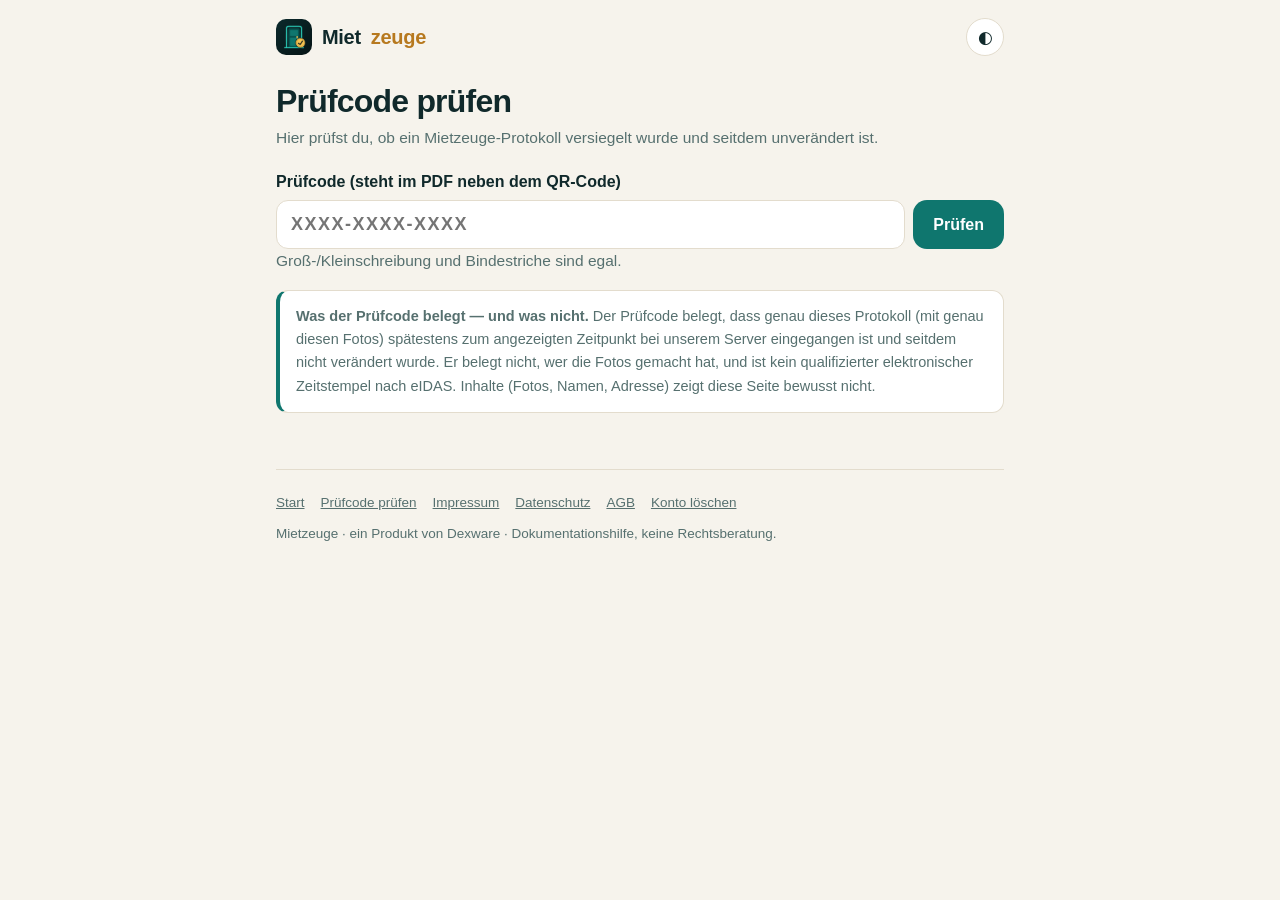
==== verify/index.html @ 50dfbcc7 "Mietzeuge Website (Landing, Prüfseite, Rechtstexte)" ====
<!DOCTYPE html>
<html lang="de">
<head>
  <meta charset="utf-8" />
  <meta name="viewport" content="width=device-width, initial-scale=1" />
  <title>Prüfcode prüfen — Mietzeuge</title>
  <meta name="description" content="Mietzeuge-Prüfcode prüfen: Ist das Übergabeprotokoll versiegelt und unverändert?" />
  <meta name="robots" content="noindex" />
  <meta name="theme-color" content="#061416" />
  <link rel="icon" type="image/png" href="/favicon.png" />
  <link rel="apple-touch-icon" href="/img/apple-touch-icon.png" />
  <link rel="canonical" href="https://mietzeuge.dexware.app/verify/" />
  <link rel="stylesheet" href="../site.css" />
  <script>(function(){try{var t=localStorage.getItem('mz-theme');if(t==='light'||t==='dark')document.documentElement.setAttribute('data-theme',t);}catch(e){}})();</script>
  <style>.vf label{display:block;font-weight:800;margin:18px 0 6px}.vrow{display:flex;gap:8px}.vrow input{flex:1;min-width:0}
.res{border-radius:16px;padding:18px;margin:18px 0;border:1.5px solid var(--border);background:var(--surface);box-shadow:var(--shadow)}
.res.ok{border-color:var(--green)}.res.bad{border-color:var(--red)}
.res h2{margin:0 0 8px;display:flex;align-items:center;gap:10px;font-size:20px}
.badge{display:inline-flex;align-items:center;justify-content:center;width:40px;height:40px;border-radius:50%;background:var(--seal);color:var(--seal-ink);font-weight:900;font-size:20px;flex:none}
.res.bad .badge{background:var(--red);color:#fff}
.kv{display:grid;grid-template-columns:auto 1fr;gap:6px 14px;font-size:14.5px}.kv dt{color:var(--muted)}.kv dd{font-weight:700;min-width:0}
.hashin{font-size:14px!important;letter-spacing:0!important;text-transform:none!important;font-family:ui-monospace,Menlo,Consolas,monospace!important}
#files{margin:8px 0;max-width:100%}.fres{list-style:none;margin:8px 0!important}.fres li{padding:8px 0;border-bottom:1px solid var(--border);font-size:14px;word-break:break-all}
.y{color:var(--green);font-weight:800}.n{color:var(--red);font-weight:800}
@media (max-width:420px){.vrow{flex-direction:column}.kv{grid-template-columns:1fr}.kv dt{margin-top:6px}}</style>
</head>
<body>
<div class="wrap narrow">
  <header class="top"><a class="brand" href="/"><img src="/img/icon-192.png" alt="" width="36" height="36" />Miet<b>zeuge</b></a><nav><button class="theme-btn" type="button" id="themeBtn" aria-label="Hell/Dunkel umschalten">◐</button></nav></header>
  <main class="doc">
  
  <h1>Prüfcode prüfen</h1>
  <p class="stand">Hier prüfst du, ob ein Mietzeuge-Protokoll versiegelt wurde und seitdem unverändert ist.</p>
  <form id="f" class="vf" autocomplete="off">
    <label for="code">Prüfcode (steht im PDF neben dem QR-Code)</label>
    <div class="vrow"><input id="code" type="text" inputmode="text" maxlength="20" placeholder="XXXX-XXXX-XXXX" aria-describedby="codeHint" /><button class="btn primary" id="go" type="submit">Prüfen</button></div>
    <p id="codeHint" class="stand">Groß-/Kleinschreibung und Bindestriche sind egal.</p>
  </form>
  <div id="out" aria-live="polite"></div>

  <section id="photos" hidden>
    <h2>Foto gegen das Siegel prüfen</h2>
    <p>Wähle Original-Fotos aus (z. B. die, die dir die Mieterin bzw. der Mieter geschickt hat). Dein Browser berechnet den Fingerabdruck <strong>lokal</strong> — die Fotos werden nicht hochgeladen.</p>
    <input id="files" type="file" accept="image/*" multiple />
    <ul id="fileRes" class="fres"></ul>
  </section>

  <section id="hashSec" hidden>
    <h2>Fingerabdruck aus dem PDF vergleichen</h2>
    <p>Im PDF steht unten „Fingerabdruck (SHA-256)“. Stimmt er mit dem Siegel überein, wurde am Protokoll seit dem Zeitstempel nichts geändert.</p>
    <div class="vrow"><input id="hashIn" type="search" placeholder="64 Zeichen 0–9 a–f" maxlength="80" class="hashin" /><button class="btn ghost" id="hashGo" type="button">Vergleichen</button></div>
    <p id="hashRes"></p>
  </section>

  <div class="note">
    <strong>Was der Prüfcode belegt — und was nicht.</strong> Der Prüfcode belegt, dass genau dieses Protokoll (mit genau diesen Fotos) spätestens zum angezeigten Zeitpunkt bei unserem Server eingegangen ist und seitdem nicht verändert wurde. Er belegt nicht, wer die Fotos gemacht hat, und ist kein qualifizierter elektronischer Zeitstempel nach eIDAS. Inhalte (Fotos, Namen, Adresse) zeigt diese Seite bewusst nicht.
  </div>

  </main>
  <footer>
  <nav><a href="/">Start</a><a href="/verify/">Prüfcode prüfen</a><a href="/impressum.html">Impressum</a><a href="/datenschutz.html">Datenschutz</a><a href="/agb.html">AGB</a><a href="/konto-loeschung.html">Konto löschen</a></nav>
  <div>Mietzeuge · ein Produkt von Dexware · Dokumentationshilfe, keine Rechtsberatung.</div>
</footer>
</div>
<script>(function(){var b=document.getElementById('themeBtn');if(!b)return;b.addEventListener('click',function(){var r=document.documentElement;var cur=r.getAttribute('data-theme')||(matchMedia('(prefers-color-scheme: dark)').matches?'dark':'light');var n=cur==='dark'?'light':'dark';r.setAttribute('data-theme',n);try{localStorage.setItem('mz-theme',n);}catch(e){}});})();</script>
<script>
(function(){
  var URL_='__SUPABASE_URL__', KEY='__SUPABASE_ANON__';
  var KIND={move_in:'Einzugsprotokoll',interim:'Zwischenstand',move_out:'Auszugsprotokoll'};
  var $=function(id){return document.getElementById(id)};
  var seal=null;
  function esc(s){return String(s).replace(/[&<>"']/g,function(c){return {'&':'&amp;','<':'&lt;','>':'&gt;','"':'&quot;',"'":'&#39;'}[c];});}
  function norm(c){c=(c||'').toUpperCase().replace(/[^A-Z0-9]/g,'');return c.length===12?c.slice(0,4)+'-'+c.slice(4,8)+'-'+c.slice(8):c;}
  function fmt(ts){try{return new Date(ts).toLocaleString('de-AT',{timeZone:'Europe/Vienna',dateStyle:'full',timeStyle:'medium'})+' (Wien/Berlin)';}catch(e){return ts;}}
  function show(html,cls){$('out').innerHTML='<div class="res '+cls+'">'+html+'</div>';}
  function check(code){
    code=norm(code);
    $('photos').hidden=true;$('hashSec').hidden=true;seal=null;
    if(!/^[A-Z2-9]{4}-[A-Z2-9]{4}-[A-Z2-9]{4}$/.test(code)){
      if(/^BSPL/.test(code)){show('<h2><span class="badge">i</span>Beispiel-Code</h2><p>Dieser Code stammt aus der Beispielwohnung der App und ist kein echtes Siegel.</p>','bad');return;}
      show('<h2><span class="badge">!</span>Code unvollständig</h2><p>Ein Prüfcode hat 12 Zeichen, z. B. 7KQ4-2XWD-M9PA.</p>','bad');return;
    }
    if(URL_.indexOf('http')!==0){show('<h2><span class="badge">…</span>Prüfdienst wird eingerichtet</h2><p>Bitte später erneut versuchen.</p>','bad');return;}
    $('go').disabled=true;$('go').textContent='Prüfe …';
    fetch(URL_+'/rest/v1/rpc/verify_seal',{method:'POST',headers:{'apikey':KEY,'Authorization':'Bearer '+KEY,'Content-Type':'application/json'},body:JSON.stringify({p_code:code})})
    .then(function(r){return r.json().then(function(j){if(!r.ok)throw new Error(j&&j.message||('HTTP '+r.status));return j;});})
    .then(function(v){
      if(!v||!v.ok){show('<h2><span class="badge">✕</span>Kein Siegel gefunden</h2><p>Zu <b>'+esc(code)+'</b> gibt es kein versiegeltes Protokoll. Bitte den Code prüfen (0/O und 1/I kommen nicht vor).</p>','bad');return;}
      seal=v;
      show('<h2><span class="badge">✓</span>Versiegelt und unverändert gespeichert</h2>'+
        '<dl class="kv"><dt>Prüfcode</dt><dd>'+esc(v.code)+'</dd><dt>Art</dt><dd>'+esc(KIND[v.kind]||v.kind)+'</dd>'+
        '<dt>Server-Eingang</dt><dd>'+esc(fmt(v.sealed_at))+'</dd><dt>Fotos im Siegel</dt><dd>'+esc(v.photo_count)+'</dd>'+
        '<dt>Fingerabdruck</dt><dd class="mono">'+esc(v.hash)+'</dd></dl>','ok');
      $('photos').hidden=false;$('hashSec').hidden=false;
      try{history.replaceState(null,'','?c='+encodeURIComponent(v.code));}catch(e){}
    })
    .catch(function(){show('<h2><span class="badge">!</span>Verbindung fehlgeschlagen</h2><p>Bitte später erneut versuchen.</p>','bad');})
    .then(function(){$('go').disabled=false;$('go').textContent='Prüfen';});
  }
  function hex(buf){return Array.prototype.map.call(new Uint8Array(buf),function(b){return ('0'+b.toString(16)).slice(-2);}).join('');}
  $('f').addEventListener('submit',function(e){e.preventDefault();check($('code').value);});
  $('files').addEventListener('change',function(e){
    var list=[].slice.call(e.target.files||[]);$('fileRes').innerHTML='';
    if(!window.crypto||!crypto.subtle){$('fileRes').innerHTML='<li>Dieser Browser kann keine Fingerabdrücke berechnen.</li>';return;}
    list.forEach(function(f){
      var li=document.createElement('li');li.textContent=f.name+' … ';$('fileRes').appendChild(li);
      f.arrayBuffer().then(function(b){return crypto.subtle.digest('SHA-256',b);}).then(function(d){
        var h=hex(d);var hit=seal&&seal.photo_hashes&&seal.photo_hashes.indexOf(h)>=0;
        li.innerHTML=esc(f.name)+': '+(hit?'<span class="y">✓ ist Teil des Siegels</span>':'<span class="n">✕ nicht im Siegel</span> <span class="stand">(verändert, neu gespeichert oder ein anderes Foto)</span>')+'<br/><span class="mono stand">'+h+'</span>';
      }).catch(function(){li.textContent=f.name+': nicht lesbar';});
    });
  });
  $('hashGo').addEventListener('click',function(){
    var h=($('hashIn').value||'').toLowerCase().replace(/[^0-9a-f]/g,'');
    if(!seal){return;}
    $('hashRes').innerHTML=h.length!==64?'<span class="n">Bitte alle 64 Zeichen eingeben.</span>':h===seal.hash?'<span class="y">✓ Stimmt überein — das PDF gehört zu diesem Siegel.</span>':'<span class="n">✕ Stimmt nicht überein — das PDF gehört nicht zu diesem Siegel oder wurde verändert.</span>';
  });
  var c=(location.search.match(/[?&]c=([^&]+)/)||[])[1];
  if(c){c=decodeURIComponent(c);$('code').value=norm(c);check(c);}
})();
</script>
</body>
</html>
---- site.css ----
/* Mietzeuge — gemeinsamer Look aller Seiten (hell/dunkel automatisch, Umschalter per data-theme). */
:root {
  --bg: #f6f3ec;
  --bg2: #efe9dc;
  --surface: #ffffff;
  --border: #e3dccd;
  --text: #10292b;
  --muted: #56706f;
  --primary: #0f766e;
  --primary-ink: #ffffff;
  --primary-soft: #d7f2ee;
  --seal: #f6c453;
  --seal-deep: #b7791f;
  --seal-ink: #3d2a05;
  --red: #c2410c;
  --green: #15803d;
  --shadow: 0 1px 2px rgba(16, 41, 43, 0.06), 0 8px 24px rgba(16, 41, 43, 0.06);
  color-scheme: light;
}
@media (prefers-color-scheme: dark) {
  :root:not([data-theme='light']) {
    --bg: #061416;
    --bg2: #0b2a2c;
    --surface: #0e2426;
    --border: #1d3e40;
    --text: #ecfdf9;
    --muted: #8fb5b0;
    --primary: #2dd4bf;
    --primary-ink: #04201d;
    --primary-soft: #0f3b3a;
    --seal: #f6c453;
    --seal-deep: #b7791f;
    --seal-ink: #2a1c02;
    --red: #fb923c;
    --green: #4ade80;
    --shadow: 0 1px 2px rgba(0, 0, 0, 0.3), 0 10px 30px rgba(0, 0, 0, 0.25);
    color-scheme: dark;
  }
}
:root[data-theme='dark'] {
  --bg: #061416;
  --bg2: #0b2a2c;
  --surface: #0e2426;
  --border: #1d3e40;
  --text: #ecfdf9;
  --muted: #8fb5b0;
  --primary: #2dd4bf;
  --primary-ink: #04201d;
  --primary-soft: #0f3b3a;
  --seal: #f6c453;
  --seal-deep: #b7791f;
  --seal-ink: #2a1c02;
  --red: #fb923c;
  --green: #4ade80;
  --shadow: 0 1px 2px rgba(0, 0, 0, 0.3), 0 10px 30px rgba(0, 0, 0, 0.25);
  color-scheme: dark;
}

* { box-sizing: border-box; margin: 0; padding: 0; }
html { -webkit-text-size-adjust: 100%; }
body {
  background: var(--bg);
  color: var(--text);
  font-family: ui-rounded, 'SF Pro Rounded', -apple-system, BlinkMacSystemFont, 'Segoe UI', Roboto, Helvetica, Arial, sans-serif;
  line-height: 1.6;
  -webkit-font-smoothing: antialiased;
  overflow-x: hidden;
}
a { color: var(--primary); }
img, svg { max-width: 100%; }
.wrap { max-width: 1040px; margin: 0 auto; padding: 0 16px; }
.narrow { max-width: 760px; }

/* Kopf */
.top { display: flex; align-items: center; justify-content: space-between; gap: 12px; padding: 18px 0; }
.brand { display: flex; align-items: center; gap: 10px; text-decoration: none; color: var(--text); font-weight: 900; font-size: 20px; letter-spacing: -0.3px; }
.brand img { width: 36px; height: 36px; border-radius: 10px; }
.brand b { color: var(--seal-deep); }
:root[data-theme='dark'] .brand b { color: var(--seal); }
@media (prefers-color-scheme: dark) { :root:not([data-theme='light']) .brand b { color: var(--seal); } }
.top nav { display: flex; align-items: center; gap: 14px; font-size: 14px; font-weight: 700; }
.top nav a { text-decoration: none; color: var(--muted); }
.theme-btn { background: var(--surface); border: 1px solid var(--border); color: var(--text); border-radius: 100px; width: 38px; height: 38px; display: inline-flex; align-items: center; justify-content: center; cursor: pointer; font-size: 17px; }

/* Text-Seiten */
h1 { font-size: clamp(26px, 6vw, 44px); line-height: 1.12; font-weight: 900; letter-spacing: -0.8px; }
.doc h1 { font-size: clamp(24px, 5vw, 32px); margin: 10px 0 6px; }
.doc h2 { font-size: 18px; font-weight: 800; margin: 28px 0 8px; }
.doc h3 { font-size: 15px; font-weight: 800; margin: 16px 0 6px; }
.doc p, .doc li { font-size: 15.5px; }
.doc p { margin-bottom: 8px; }
.doc ul { margin: 8px 0 8px 22px; }
.doc li { margin-bottom: 5px; }
.stand { color: var(--muted); font-size: 13px; margin-bottom: 6px; }
.note { background: var(--surface); border: 1px solid var(--border); border-left: 4px solid var(--primary); border-radius: 12px; padding: 14px 16px; margin: 16px 0; font-size: 14.5px; color: var(--muted); }
.note.seal { border-left-color: var(--seal-deep); }
table { width: 100%; border-collapse: collapse; margin: 10px 0; font-size: 14px; }
th, td { text-align: left; padding: 8px 10px; border-bottom: 1px solid var(--border); vertical-align: top; }
th { color: var(--muted); font-weight: 700; }
code, .mono { font-family: ui-monospace, SFMono-Regular, Menlo, Consolas, monospace; font-size: 13px; word-break: break-all; }

/* Fuß */
footer { margin-top: 56px; padding: 22px 0 40px; border-top: 1px solid var(--border); font-size: 13.5px; color: var(--muted); }
footer nav { display: flex; flex-wrap: wrap; gap: 6px 16px; margin-bottom: 10px; }
footer nav a { color: var(--muted); }

/* Knöpfe */
.btn { display: inline-flex; align-items: center; justify-content: center; gap: 8px; border-radius: 14px; padding: 14px 20px; font-weight: 800; font-size: 16px; text-decoration: none; border: 0; cursor: pointer; font-family: inherit; }
.btn.primary { background: var(--primary); color: var(--primary-ink); }
.btn.ghost { background: transparent; color: var(--text); border: 1.5px solid var(--border); }
.btn.seal { background: var(--seal); color: var(--seal-ink); }
.btn:disabled { opacity: 0.6; cursor: default; }

/* Formulare (Prüfseite) */
input[type='text'], input[type='search'] { width: 100%; background: var(--surface); border: 1.5px solid var(--border); color: var(--text); border-radius: 12px; padding: 13px 14px; font-size: 18px; font-weight: 800; letter-spacing: 1.5px; font-family: inherit; text-transform: uppercase; }
input:focus-visible, .btn:focus-visible, a:focus-visible, button:focus-visible { outline: 3px solid var(--seal); outline-offset: 2px; }

@media (max-width: 560px) {
  .top nav .hide-s { display: none; }
  table, thead, tbody, tr, th, td { display: block; }
  thead { display: none; }
  td { border: 0; padding: 2px 0; }
  tr { border-bottom: 1px solid var(--border); padding: 8px 0; }
}
@media (prefers-reduced-motion: reduce) {
  *, *::before, *::after { animation: none !important; transition: none !important; }
}
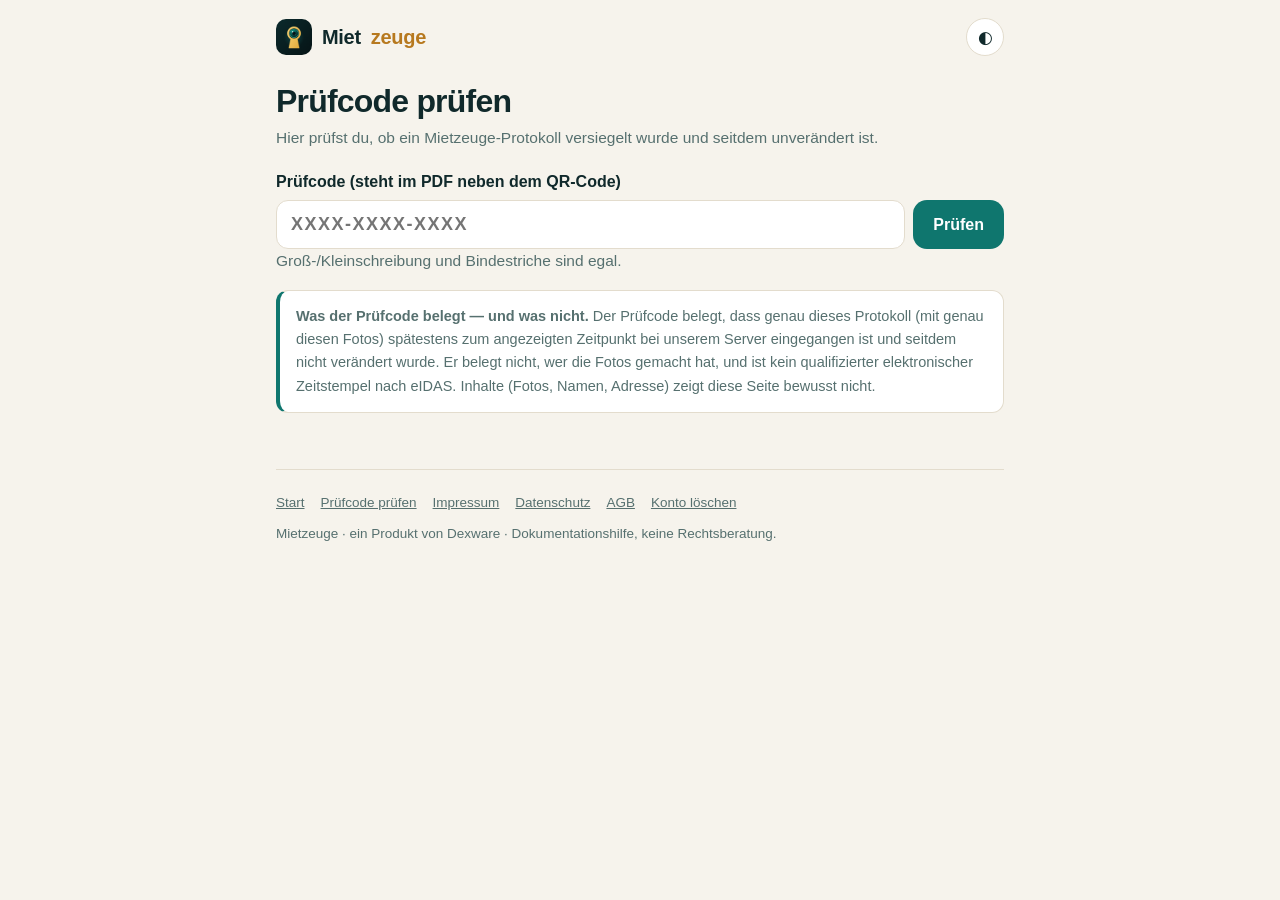
==== commit ea3aacc6: "Prüfseite: Beispiel-Code wird erkannt, kaputter Link-Parameter bricht nicht ab; Startseite/AGB: 5 KI" ====
--- a/verify/index.html
+++ b/verify/index.html
@@ -65,7 +65,7 @@
 <script>(function(){var b=document.getElementById('themeBtn');if(!b)return;b.addEventListener('click',function(){var r=document.documentElement;var cur=r.getAttribute('data-theme')||(matchMedia('(prefers-color-scheme: dark)').matches?'dark':'light');var n=cur==='dark'?'light':'dark';r.setAttribute('data-theme',n);try{localStorage.setItem('mz-theme',n);}catch(e){}});})();</script>
 <script>
 (function(){
-  var URL_='__SUPABASE_URL__', KEY='__SUPABASE_ANON__';
+  var URL_='https://zvdhyrsoxsgskuvclfjw.supabase.co', KEY='eyJhbGciOiJIUzI1NiIsInR5cCI6IkpXVCJ9.eyJpc3MiOiJzdXBhYmFzZSIsInJlZiI6Inp2ZGh5cnNveHNnc2t1dmNsZmp3Iiwicm9sZSI6ImFub24iLCJpYXQiOjE3OTM4ODY1ODUsImV4cCI6MjEwOTQ2MjU4NX0.gq5vokI8Vclx1h5uRwYsKmiQMWbaOxFdHldlH9FRZTI';
   var KIND={move_in:'Einzugsprotokoll',interim:'Zwischenstand',move_out:'Auszugsprotokoll'};
   var $=function(id){return document.getElementById(id)};
   var seal=null;
@@ -76,8 +76,8 @@
   function check(code){
     code=norm(code);
     $('photos').hidden=true;$('hashSec').hidden=true;seal=null;
+    if(/^BSPL/.test(code)){show('<h2><span class="badge">i</span>Beispiel-Code</h2><p>Dieser Code stammt aus der Beispielwohnung der App und ist kein echtes Siegel.</p>','bad');return;}
     if(!/^[A-Z2-9]{4}-[A-Z2-9]{4}-[A-Z2-9]{4}$/.test(code)){
-      if(/^BSPL/.test(code)){show('<h2><span class="badge">i</span>Beispiel-Code</h2><p>Dieser Code stammt aus der Beispielwohnung der App und ist kein echtes Siegel.</p>','bad');return;}
       show('<h2><span class="badge">!</span>Code unvollständig</h2><p>Ein Prüfcode hat 12 Zeichen, z. B. 7KQ4-2XWD-M9PA.</p>','bad');return;
     }
     if(URL_.indexOf('http')!==0){show('<h2><span class="badge">…</span>Prüfdienst wird eingerichtet</h2><p>Bitte später erneut versuchen.</p>','bad');return;}
@@ -116,7 +116,7 @@
     $('hashRes').innerHTML=h.length!==64?'<span class="n">Bitte alle 64 Zeichen eingeben.</span>':h===seal.hash?'<span class="y">✓ Stimmt überein — das PDF gehört zu diesem Siegel.</span>':'<span class="n">✕ Stimmt nicht überein — das PDF gehört nicht zu diesem Siegel oder wurde verändert.</span>';
   });
   var c=(location.search.match(/[?&]c=([^&]+)/)||[])[1];
-  if(c){c=decodeURIComponent(c);$('code').value=norm(c);check(c);}
+  if(c){try{c=decodeURIComponent(c);}catch(e){}$('code').value=norm(c);check(c);}
 })();
 </script>
 </body>
